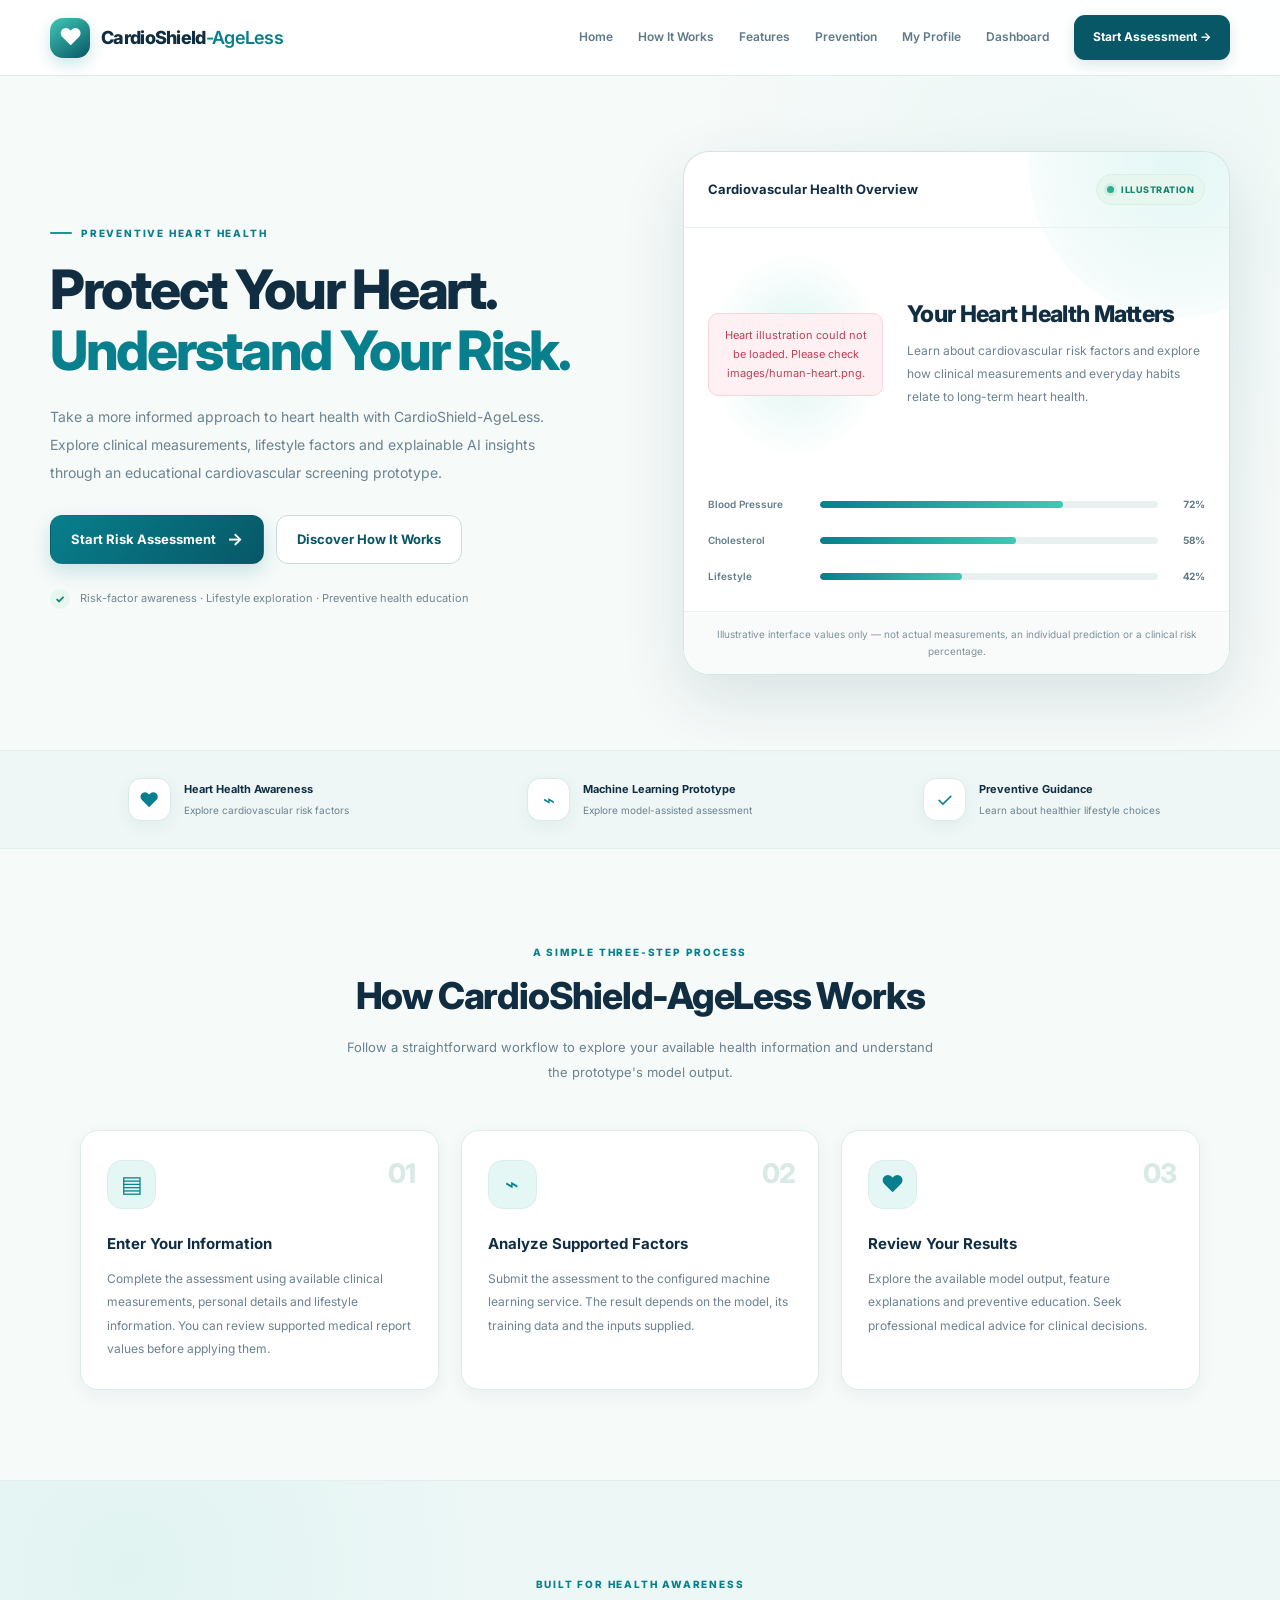
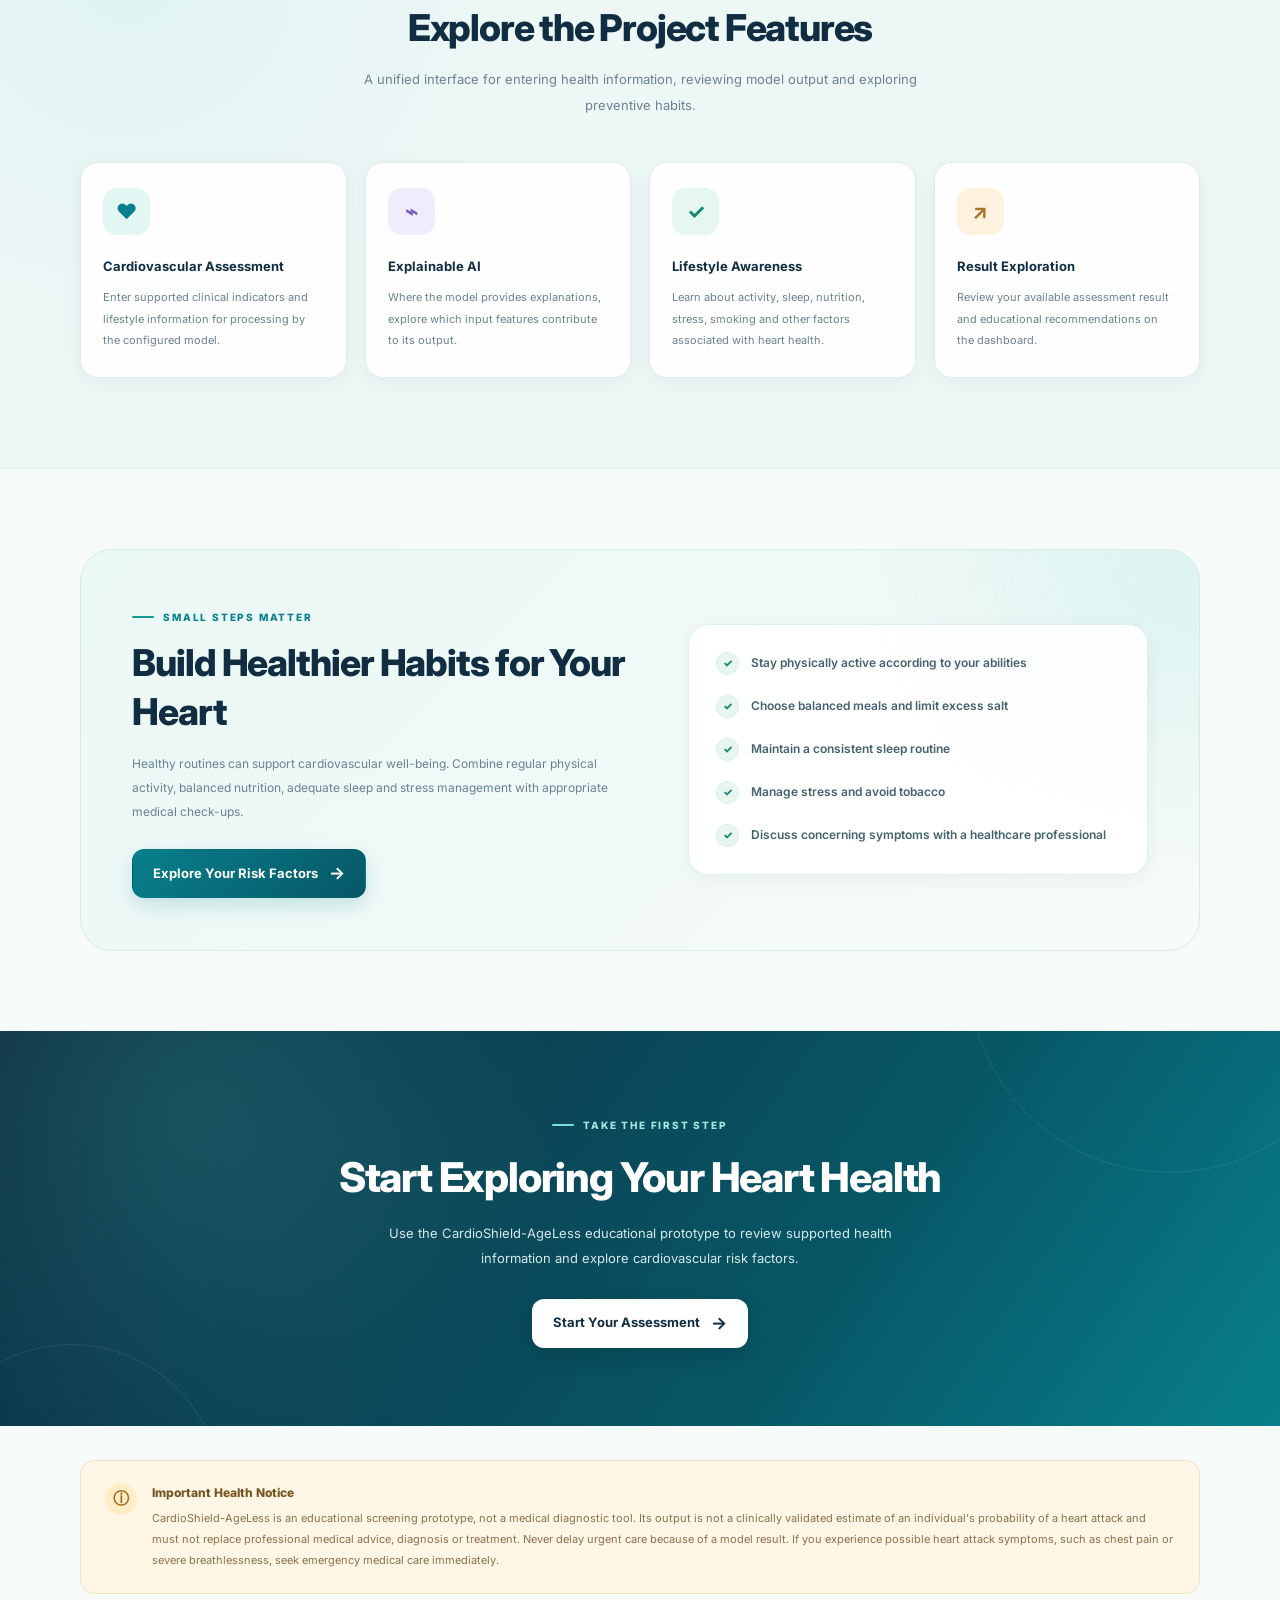
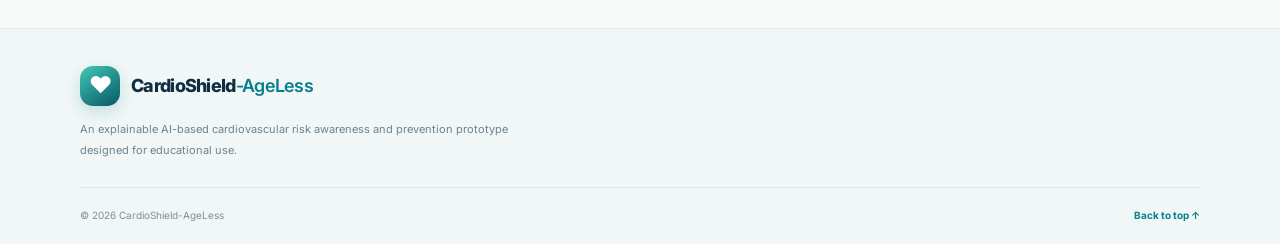
==== index.html @ 6d6f1227 "Updated CardioShield-AgeLess project" ====
<!DOCTYPE html>
<html lang="en">
<head>
    <meta charset="UTF-8">
    <meta name="viewport" content="width=device-width, initial-scale=1.0">
    <meta name="theme-color" content="#f6faf9">

    <title>CardioShield-AgeLess | Heart Health Awareness</title>

    <meta
        name="description"
        content="Explore cardiovascular risk factors, clinical measurements, lifestyle awareness and preventive heart health guidance with the CardioShield-AgeLess educational AI prototype."
    >

    <meta name="color-scheme" content="light">

    <link rel="stylesheet" href="./styles.css">

    <link rel="preconnect" href="https://fonts.googleapis.com">
    <link rel="preconnect" href="https://fonts.gstatic.com" crossorigin>
    <link
        href="https://fonts.googleapis.com/css2?family=Inter:wght@400;500;600;700;800&display=swap"
        rel="stylesheet"
    >
</head>

<body>

    <!-- NAVIGATION -->
    <header class="navbar">
        <a href="#home" class="brand" aria-label="CardioShield-AgeLess home">
            <span class="brand-icon" aria-hidden="true">♥</span>
            <span>CardioShield<span class="brand-light">-AgeLess</span></span>
        </a>

        <button
            class="menu-toggle"
            id="menuToggle"
            type="button"
            aria-label="Toggle navigation"
            aria-controls="navLinks"
            aria-expanded="false"
        >
            <span></span>
            <span></span>
            <span></span>
        </button>

        <nav class="nav-links" id="navLinks" aria-label="Main navigation">
            <a href="#home">Home</a>
            <a href="#how-it-works">How It Works</a>
            <a href="#features">Features</a>
            <a href="#prevention">Prevention</a>
            <a href="profile.html">My Profile</a>
            <a href="dashboard.html">Dashboard</a>
            <a href="assessment.html" class="nav-button">Start Assessment →</a>
        </nav>
    </header>


    <main>

        <!-- HERO -->
        <section class="hero section-container" id="home">

            <div class="hero-content">
                <span class="eyebrow">PREVENTIVE HEART HEALTH</span>

                <h1>
                    Protect Your Heart.<br>
                    <span>Understand Your Risk.</span>
                </h1>

                <p class="hero-description">
                    Take a more informed approach to heart health with
                    CardioShield-AgeLess. Explore clinical measurements,
                    lifestyle factors and explainable AI insights through
                    an educational cardiovascular screening prototype.
                </p>

                <div class="hero-actions">
                    <a href="assessment.html" class="primary-button">
                        Start Risk Assessment <span aria-hidden="true">→</span>
                    </a>

                    <a href="#how-it-works" class="secondary-button">
                        Discover How It Works
                    </a>
                </div>

                <div class="hero-note">
                    <span class="note-icon" aria-hidden="true">✓</span>
                    <span>
                        Risk-factor awareness · Lifestyle exploration ·
                        Preventive health education
                    </span>
                </div>
            </div>


            <!-- CARDIOVASCULAR OVERVIEW -->
            <div class="risk-card">

                <div class="risk-card-header">
                    <h2>Cardiovascular Health Overview</h2>

                    <span class="demo-badge">
                        <span class="status-dot" aria-hidden="true"></span>
                        ILLUSTRATION
                    </span>
                </div>

                <div class="risk-content">

                    <div class="heart-image-wrap">
                        <img
                            src="./images/human-heart.png"
                            alt="Anatomical illustration of the human heart"
                            class="heart-image"
                            id="heartImage"
                            loading="eager"
                            decoding="async"
                        >

                        <div class="image-error" id="imageError" hidden>
                            Heart illustration could not be loaded.
                            Please check images/human-heart.png.
                        </div>
                    </div>

                    <div class="risk-description">
                        <h3>Your Heart Health Matters</h3>

                        <p>
                            Learn about cardiovascular risk factors and
                            explore how clinical measurements and everyday
                            habits relate to long-term heart health.
                        </p>
                    </div>

                </div>

                <!-- Illustrative bars only; not medical risk scores -->
                <div class="risk-bars">

                    <div class="risk-bar-row">
                        <span class="risk-label">Blood Pressure</span>

                        <div
                            class="progress-track"
                            role="img"
                            aria-label="Illustrative blood pressure indicator, 72 percent"
                        >
                            <div class="progress-fill" style="width: 72%"></div>
                        </div>

                        <span class="risk-value">72%</span>
                    </div>

                    <div class="risk-bar-row">
                        <span class="risk-label">Cholesterol</span>

                        <div
                            class="progress-track"
                            role="img"
                            aria-label="Illustrative cholesterol indicator, 58 percent"
                        >
                            <div class="progress-fill" style="width: 58%"></div>
                        </div>

                        <span class="risk-value">58%</span>
                    </div>

                    <div class="risk-bar-row">
                        <span class="risk-label">Lifestyle</span>

                        <div
                            class="progress-track"
                            role="img"
                            aria-label="Illustrative lifestyle indicator, 42 percent"
                        >
                            <div class="progress-fill" style="width: 42%"></div>
                        </div>

                        <span class="risk-value">42%</span>
                    </div>

                </div>

                <div class="risk-card-footer">
                    Illustrative interface values only — not actual measurements,
                    an individual prediction or a clinical risk percentage.
                </div>

            </div>
        </section>


        <!-- TRUST AND VALUE STRIP -->
        <section class="trust-strip" aria-label="Project highlights">

            <div class="trust-item">
                <span class="trust-icon" aria-hidden="true">♥</span>
                <div>
                    <strong>Heart Health Awareness</strong>
                    <span>Explore cardiovascular risk factors</span>
                </div>
            </div>

            <div class="trust-item">
                <span class="trust-icon" aria-hidden="true">⌁</span>
                <div>
                    <strong>Machine Learning Prototype</strong>
                    <span>Explore model-assisted assessment</span>
                </div>
            </div>

            <div class="trust-item">
                <span class="trust-icon" aria-hidden="true">✓</span>
                <div>
                    <strong>Preventive Guidance</strong>
                    <span>Learn about healthier lifestyle choices</span>
                </div>
            </div>

        </section>


        <!-- HOW IT WORKS -->
        <section class="content-section" id="how-it-works">

            <div class="section-heading">
                <span class="eyebrow">A SIMPLE THREE-STEP PROCESS</span>

                <h2>How CardioShield-AgeLess Works</h2>

                <p>
                    Follow a straightforward workflow to explore your
                    available health information and understand the
                    prototype's model output.
                </p>
            </div>

            <div class="steps-grid">

                <article class="info-card">
                    <span class="step-number" aria-hidden="true">01</span>

                    <div class="card-icon" aria-hidden="true">▤</div>

                    <h3>Enter Your Information</h3>

                    <p>
                        Complete the assessment using available clinical
                        measurements, personal details and lifestyle
                        information. You can review supported medical
                        report values before applying them.
                    </p>
                </article>

                <article class="info-card">
                    <span class="step-number" aria-hidden="true">02</span>

                    <div class="card-icon" aria-hidden="true">⌁</div>

                    <h3>Analyze Supported Factors</h3>

                    <p>
                        Submit the assessment to the configured machine
                        learning service. The result depends on the
                        model, its training data and the inputs supplied.
                    </p>
                </article>

                <article class="info-card">
                    <span class="step-number" aria-hidden="true">03</span>

                    <div class="card-icon" aria-hidden="true">♥</div>

                    <h3>Review Your Results</h3>

                    <p>
                        Explore the available model output, feature
                        explanations and preventive education. Seek
                        professional medical advice for clinical decisions.
                    </p>
                </article>

            </div>

        </section>


        <!-- FEATURES -->
        <section class="content-section features-section" id="features">

            <div class="section-heading">
                <span class="eyebrow">BUILT FOR HEALTH AWARENESS</span>

                <h2>Explore the Project Features</h2>

                <p>
                    A unified interface for entering health information,
                    reviewing model output and exploring preventive habits.
                </p>
            </div>

            <div class="features-grid">

                <article class="feature-card">
                    <div class="feature-icon blue" aria-hidden="true">♥</div>

                    <h3>Cardiovascular Assessment</h3>

                    <p>
                        Enter supported clinical indicators and lifestyle
                        information for processing by the configured model.
                    </p>
                </article>

                <article class="feature-card">
                    <div class="feature-icon purple" aria-hidden="true">⌁</div>

                    <h3>Explainable AI</h3>

                    <p>
                        Where the model provides explanations, explore
                        which input features contribute to its output.
                    </p>
                </article>

                <article class="feature-card">
                    <div class="feature-icon green" aria-hidden="true">✓</div>

                    <h3>Lifestyle Awareness</h3>

                    <p>
                        Learn about activity, sleep, nutrition, stress,
                        smoking and other factors associated with heart health.
                    </p>
                </article>

                <article class="feature-card">
                    <div class="feature-icon orange" aria-hidden="true">↗</div>

                    <h3>Result Exploration</h3>

                    <p>
                        Review your available assessment result and
                        educational recommendations on the dashboard.
                    </p>
                </article>

            </div>

        </section>


        <!-- PREVENTION -->
        <section class="prevention-section" id="prevention">

            <div class="prevention-content">
                <span class="eyebrow">SMALL STEPS MATTER</span>

                <h2>Build Healthier Habits for Your Heart</h2>

                <p>
                    Healthy routines can support cardiovascular well-being.
                    Combine regular physical activity, balanced nutrition,
                    adequate sleep and stress management with appropriate
                    medical check-ups.
                </p>

                <a href="assessment.html" class="primary-button">
                    Explore Your Risk Factors <span aria-hidden="true">→</span>
                </a>
            </div>

            <div class="habit-list" aria-label="Heart health habits">

                <div class="habit-item">
                    <span class="habit-check" aria-hidden="true">✓</span>
                    <span>Stay physically active according to your abilities</span>
                </div>

                <div class="habit-item">
                    <span class="habit-check" aria-hidden="true">✓</span>
                    <span>Choose balanced meals and limit excess salt</span>
                </div>

                <div class="habit-item">
                    <span class="habit-check" aria-hidden="true">✓</span>
                    <span>Maintain a consistent sleep routine</span>
                </div>

                <div class="habit-item">
                    <span class="habit-check" aria-hidden="true">✓</span>
                    <span>Manage stress and avoid tobacco</span>
                </div>

                <div class="habit-item">
                    <span class="habit-check" aria-hidden="true">✓</span>
                    <span>Discuss concerning symptoms with a healthcare professional</span>
                </div>

            </div>

        </section>


        <!-- CALL TO ACTION -->
        <section class="cta-section">

            <div class="cta-content">
                <span class="eyebrow">TAKE THE FIRST STEP</span>

                <h2>Start Exploring Your Heart Health</h2>

                <p>
                    Use the CardioShield-AgeLess educational prototype
                    to review supported health information and explore
                    cardiovascular risk factors.
                </p>

                <a href="assessment.html" class="primary-button">
                    Start Your Assessment <span aria-hidden="true">→</span>
                </a>
            </div>

        </section>


        <!-- MEDICAL NOTICE -->
        <section class="medical-notice" aria-labelledby="medicalNoticeTitle">

            <div class="medical-notice-icon" aria-hidden="true">ⓘ</div>

            <div>
                <h2 id="medicalNoticeTitle">Important Health Notice</h2>

                <p>
                    CardioShield-AgeLess is an educational screening
                    prototype, not a medical diagnostic tool. Its output
                    is not a clinically validated estimate of an individual's
                    probability of a heart attack and must not replace
                    professional medical advice, diagnosis or treatment.
                    Never delay urgent care because of a model result.
                    If you experience possible heart attack symptoms,
                    such as chest pain or severe breathlessness, seek
                    emergency medical care immediately.
                </p>
            </div>

        </section>

    </main>


    <!-- FOOTER -->
    <footer class="footer">

        <div class="footer-main">

            <a href="#home" class="brand footer-brand">
                <span class="brand-icon" aria-hidden="true">♥</span>
                <span>CardioShield<span class="brand-light">-AgeLess</span></span>
            </a>

            <p>
                An explainable AI-based cardiovascular risk awareness
                and prevention prototype designed for educational use.
            </p>

        </div>

        <div class="footer-bottom">
            <span>
                © <span id="currentYear"></span> CardioShield-AgeLess
            </span>

            <a href="#home">Back to top ↑</a>
        </div>

    </footer>


    <!-- HOMEPAGE INTERACTIONS -->
    <script src="./script.js" defer></script>

</body>
</html>
---- styles.css ----
/* =========================================================
   CardioShield-AgeLess
   Premium Healthcare Design System
   File: styles.css
   ========================================================= */

/* 1. DESIGN TOKENS */

:root {
    color-scheme: light;

    --primary: #087f8c;
    --primary-dark: #075766;
    --primary-light: #e5f7f5;
    --primary-soft: #f0fbfa;
    --accent: #42c8b5;
    --accent-dark: #159c91;

    --navy: #102d42;
    --text: #294556;
    --text-dark: #132f43;
    --muted: #6b8290;

    --background: #f6faf9;
    --surface: #ffffff;
    --surface-soft: #edf7f6;

    --border: #dcebe9;
    --border-strong: #c8dfdc;

    --success: #17856f;
    --success-soft: #e7f7f0;
    --warning: #a56a19;
    --warning-soft: #fff6e6;
    --danger: #bd4057;
    --danger-soft: #fff0f3;

    --shadow-sm: 0 5px 18px rgba(16, 58, 70, 0.055);
    --shadow: 0 14px 38px rgba(16, 58, 70, 0.075);
    --shadow-lg: 0 24px 65px rgba(16, 58, 70, 0.12);

    --radius-sm: 10px;
    --radius: 18px;
    --radius-lg: 26px;
    --radius-xl: 32px;

    --content-width: 1180px;
    --nav-height: 76px;

    --transition: 220ms ease;
}


/* 2. RESET AND GLOBAL STYLES */

* {
    box-sizing: border-box;
    margin: 0;
    padding: 0;
}

html {
    scroll-behavior: smooth;
    scroll-padding-top: calc(var(--nav-height) + 20px);
}

body {
    min-height: 100vh;
    overflow-x: hidden;

    background:
        radial-gradient(
            circle at 85% 5%,
            rgba(66, 200, 181, 0.055),
            transparent 25rem
        ),
        var(--background);

    color: var(--text);
    font-family: "Inter", Arial, sans-serif;
    font-size: 14px;
    line-height: 1.7;
    -webkit-font-smoothing: antialiased;
    text-rendering: optimizeLegibility;
}

::selection {
    color: var(--navy);
    background: rgba(66, 200, 181, 0.25);
}

a {
    color: inherit;
    text-decoration: none;
}

button,
input,
select,
textarea {
    font: inherit;
}

button {
    color: inherit;
}

button:focus-visible,
a:focus-visible,
input:focus-visible,
select:focus-visible,
textarea:focus-visible {
    outline: 3px solid rgba(8, 127, 140, 0.3);
    outline-offset: 4px;
}

img,
svg,
video {
    display: block;
    max-width: 100%;
}

img {
    height: auto;
}

[hidden] {
    display: none !important;
}

ul,
ol {
    padding-left: 1.25rem;
}

p {
    overflow-wrap: break-word;
}

.section-container {
    width: min(var(--content-width), calc(100% - 48px));
    margin-inline: auto;
}


/* 3. NAVIGATION */

.navbar {
    position: sticky;
    top: 0;
    z-index: 1000;

    width: 100%;
    min-height: var(--nav-height);
    padding: 13px max(24px, calc((100% - var(--content-width)) / 2));

    display: flex;
    align-items: center;
    justify-content: space-between;
    gap: 24px;

    background: rgba(255, 255, 255, 0.91);
    border-bottom: 1px solid rgba(220, 235, 233, 0.9);

    backdrop-filter: blur(18px);
    -webkit-backdrop-filter: blur(18px);
}

.brand {
    display: inline-flex;
    align-items: center;
    gap: 11px;

    color: var(--navy);
    font-size: 18px;
    font-weight: 800;
    letter-spacing: -0.7px;
    line-height: 1.3;
    white-space: nowrap;
}

.brand-icon {
    width: 40px;
    height: 40px;
    flex: 0 0 40px;

    display: inline-flex;
    align-items: center;
    justify-content: center;

    color: #ffffff;
    background: linear-gradient(145deg, var(--accent), var(--primary-dark));

    border-radius: 13px;
    box-shadow: 0 6px 16px rgba(8, 127, 140, 0.2);

    font-size: 23px;
    transition: transform var(--transition);
}

.brand:hover .brand-icon {
    transform: rotate(-7deg) scale(1.04);
}

.brand-light {
    color: var(--primary);
    font-weight: 600;
}

.nav-links {
    display: flex;
    align-items: center;
    justify-content: flex-end;
    gap: 25px;
}

.nav-links > a:not(.nav-button) {
    position: relative;
    padding-block: 8px;

    color: #607987;
    font-size: 12px;
    font-weight: 600;

    transition: color var(--transition);
}

.nav-links > a:not(.nav-button)::after {
    position: absolute;
    right: 0;
    bottom: 1px;
    left: 0;

    height: 2px;
    content: "";

    background: var(--accent-dark);
    border-radius: 4px;

    transform: scaleX(0);
    transform-origin: left;
    transition: transform var(--transition);
}

.nav-links > a:not(.nav-button):hover {
    color: var(--primary-dark);
}

.nav-links > a:not(.nav-button):hover::after {
    transform: scaleX(1);
}

.nav-button {
    min-height: 43px;
    padding: 11px 18px;

    display: inline-flex;
    align-items: center;
    justify-content: center;

    color: #ffffff;
    background: var(--primary-dark);
    border: 1px solid transparent;
    border-radius: 11px;

    font-size: 12px;
    font-weight: 700;

    box-shadow: 0 5px 14px rgba(7, 87, 102, 0.14);
    transition:
        background var(--transition),
        box-shadow var(--transition),
        transform var(--transition);
}

.nav-button:hover {
    background: var(--primary);
    box-shadow: 0 8px 19px rgba(7, 87, 102, 0.2);
    transform: translateY(-2px);
}

.menu-toggle {
    width: 43px;
    height: 43px;
    padding: 10px;

    display: none;
    flex-direction: column;
    align-items: center;
    justify-content: center;
    gap: 5px;

    background: var(--primary-light);
    border: 1px solid var(--border);
    border-radius: 11px;

    cursor: pointer;
}

.menu-toggle span {
    width: 20px;
    height: 2px;

    background: var(--primary-dark);
    border-radius: 4px;

    transition: transform var(--transition);
}


/* 4. BUTTONS */

.primary-button,
.secondary-button {
    min-height: 49px;
    padding: 13px 20px;

    display: inline-flex;
    align-items: center;
    justify-content: center;
    gap: 11px;

    border: 1px solid transparent;
    border-radius: 12px;

    font-size: 13px;
    font-weight: 700;
    line-height: 1.5;
    text-align: center;

    cursor: pointer;

    transition:
        transform var(--transition),
        box-shadow var(--transition),
        background var(--transition),
        border-color var(--transition);
}

.primary-button {
    color: #ffffff;
    background: linear-gradient(135deg, var(--primary), var(--primary-dark));
    box-shadow: 0 8px 19px rgba(8, 127, 140, 0.19);
}

.primary-button:hover {
    background: linear-gradient(135deg, #0995a0, #086473);
    box-shadow: 0 12px 26px rgba(8, 127, 140, 0.25);
    transform: translateY(-2px);
}

.primary-button:active,
.secondary-button:active {
    transform: translateY(0);
}

.primary-button span,
.secondary-button span {
    font-size: 17px;
    line-height: 1;
}

.secondary-button {
    color: var(--primary-dark);
    background: rgba(255, 255, 255, 0.85);
    border-color: var(--border-strong);
}

.secondary-button:hover {
    background: var(--primary-light);
    border-color: #9ccdc7;
    transform: translateY(-2px);
}


/* 5. HERO SECTION */

.hero {
    min-height: 590px;
    padding-top: 75px;
    padding-bottom: 75px;

    display: grid;
    grid-template-columns: minmax(0, 1.02fr) minmax(0, 0.98fr);
    align-items: center;
    gap: clamp(35px, 5vw, 72px);
}

.hero-content {
    max-width: 570px;
    animation: fadeUp 650ms ease both;
}

.eyebrow {
    width: fit-content;
    margin-bottom: 18px;

    display: inline-flex;
    align-items: center;
    gap: 9px;

    color: var(--primary);
    font-size: 10px;
    font-weight: 800;
    letter-spacing: 1.8px;
    line-height: 1.6;
}

.eyebrow::before {
    width: 22px;
    height: 2px;

    display: inline-block;
    content: "";

    background: var(--accent-dark);
    border-radius: 3px;
}

.hero h1 {
    margin-bottom: 22px;

    color: var(--navy);
    font-size: clamp(37px, 4.25vw, 57px);
    font-weight: 800;
    line-height: 1.13;
    letter-spacing: -2.3px;
}

.hero h1 span {
    color: var(--primary);
}

.hero-description {
    max-width: 520px;
    margin-bottom: 28px;

    color: var(--muted);
    font-size: 14px;
    line-height: 2;
}

.hero-actions {
    display: flex;
    flex-wrap: wrap;
    gap: 12px;
}

.hero-note {
    margin-top: 25px;

    display: flex;
    align-items: flex-start;
    gap: 10px;

    color: #728893;
    font-size: 11px;
    line-height: 1.8;
}

.note-icon {
    width: 20px;
    height: 20px;
    flex: 0 0 20px;

    display: inline-flex;
    align-items: center;
    justify-content: center;

    color: var(--success);
    background: var(--success-soft);
    border-radius: 50%;

    font-size: 11px;
    font-weight: 800;
}


/* 6. HERO RISK CARD */

.risk-card {
    position: relative;
    min-width: 0;
    overflow: hidden;

    background: rgba(255, 255, 255, 0.96);
    border: 1px solid rgba(204, 228, 224, 0.9);
    border-radius: var(--radius-lg);

    box-shadow: var(--shadow-lg);
    animation: fadeUp 750ms 100ms ease both;
}

.risk-card::before {
    position: absolute;
    top: -135px;
    right: -100px;

    width: 300px;
    height: 300px;

    content: "";
    pointer-events: none;

    background: radial-gradient(
        circle,
        rgba(66, 200, 181, 0.15),
        rgba(66, 200, 181, 0)
    );

    border-radius: 50%;
}

.risk-card-header {
    position: relative;
    z-index: 1;

    min-height: 76px;
    padding: 20px 24px;

    display: flex;
    align-items: center;
    justify-content: space-between;
    gap: 12px;

    border-bottom: 1px solid #eaf2f1;
}

.risk-card-header h2 {
    color: var(--navy);
    font-size: 13px;
    font-weight: 700;
    line-height: 1.5;
}

.demo-badge {
    flex-shrink: 0;
    padding: 7px 10px;

    display: inline-flex;
    align-items: center;
    gap: 7px;

    color: var(--success);
    background: var(--success-soft);
    border: 1px solid #d8f0e5;
    border-radius: 30px;

    font-size: 9px;
    font-weight: 800;
    letter-spacing: 0.5px;
}

.status-dot {
    width: 7px;
    height: 7px;

    background: #2eae88;
    border-radius: 50%;
    box-shadow: 0 0 0 3px rgba(46, 174, 136, 0.12);
}

.risk-content {
    position: relative;
    z-index: 1;

    min-height: 230px;
    padding: 24px;

    display: flex;
    align-items: center;
    justify-content: space-between;
    gap: 24px;
}

.heart-image-wrap {
    position: relative;

    width: 175px;
    height: 205px;
    flex: 0 0 175px;

    display: flex;
    align-items: center;
    justify-content: center;

    background: radial-gradient(
        ellipse at center,
        rgba(205, 241, 235, 0.72),
        rgba(255, 255, 255, 0) 72%
    );

    border-radius: 50%;
}

.heart-image {
    width: 100%;
    height: 100%;

    object-fit: contain;

    filter: drop-shadow(0 12px 15px rgba(28, 73, 82, 0.14));
    animation: heartFloat 4.5s ease-in-out infinite;
}

.image-error {
    max-width: 175px;
    padding: 12px;

    color: var(--danger);
    background: var(--danger-soft);
    border: 1px solid #f7d5dc;
    border-radius: var(--radius-sm);

    font-size: 11px;
    line-height: 1.7;
    text-align: center;
    overflow-wrap: anywhere;
}

.risk-description {
    flex: 1;
    min-width: 0;
}

.risk-description h3 {
    margin-bottom: 10px;

    color: var(--navy);
    font-size: 23px;
    font-weight: 800;
    line-height: 1.3;
    letter-spacing: -0.7px;
}

.risk-description p {
    color: var(--muted);
    font-size: 12px;
    line-height: 1.9;
}


/* 7. ILLUSTRATIVE RISK BARS */

.risk-bars {
    position: relative;
    z-index: 1;

    padding: 15px 24px 26px;

    display: flex;
    flex-direction: column;
    gap: 19px;
}

.risk-bar-row {
    display: grid;
    grid-template-columns: 100px minmax(40px, 1fr) 35px;
    align-items: center;
    gap: 12px;
}

.risk-label {
    color: #647e8a;
    font-size: 10px;
    font-weight: 600;
}

.progress-track {
    width: 100%;
    height: 7px;

    overflow: hidden;

    background: #e9f1f0;
    border-radius: 20px;
}

.progress-fill {
    height: 100%;

    background: linear-gradient(90deg, var(--primary), var(--accent));
    border-radius: inherit;

    animation: growBar 1s ease both;
}

.risk-value {
    color: #607985;
    font-size: 10px;
    font-weight: 700;
    text-align: right;
    font-variant-numeric: tabular-nums;
}

.risk-card-footer {
    position: relative;
    z-index: 1;

    padding: 14px 20px;

    color: #7e929a;
    background: #f8fbfa;
    border-top: 1px solid #eaf2f1;

    font-size: 10px;
    line-height: 1.7;
    text-align: center;
}


/* 8. TRUST STRIP */

.trust-strip {
    padding: 27px max(24px, calc((100% - var(--content-width)) / 2));

    display: grid;
    grid-template-columns: repeat(3, minmax(0, 1fr));
    gap: 25px;

    background: rgba(237, 247, 246, 0.88);
    border-top: 1px solid #e1efed;
    border-bottom: 1px solid #e1efed;
}

.trust-item {
    display: flex;
    align-items: center;
    justify-content: center;
    gap: 13px;
}

.trust-icon {
    width: 43px;
    height: 43px;
    flex: 0 0 43px;

    display: inline-flex;
    align-items: center;
    justify-content: center;

    color: var(--primary);
    background: #ffffff;
    border: 1px solid #d9ebe7;
    border-radius: 13px;

    font-size: 20px;
    box-shadow: var(--shadow-sm);
}

.trust-item div {
    display: flex;
    flex-direction: column;
    gap: 3px;
}

.trust-item strong {
    color: var(--navy);
    font-size: 11px;
    font-weight: 700;
    line-height: 1.6;
}

.trust-item div span {
    color: var(--muted);
    font-size: 10px;
    line-height: 1.6;
}


/* 9. GENERAL CONTENT SECTIONS */

.content-section {
    width: min(1120px, calc(100% - 48px));
    margin-inline: auto;
    padding-top: 90px;
    padding-bottom: 90px;
}

.section-heading {
    max-width: 680px;
    margin: 0 auto 44px;
    text-align: center;
}

.section-heading .eyebrow {
    margin-bottom: 12px;
}

.section-heading .eyebrow::before {
    display: none;
}

.section-heading h2 {
    margin-bottom: 15px;

    color: var(--navy);
    font-size: clamp(27px, 3vw, 37px);
    font-weight: 800;
    line-height: 1.3;
    letter-spacing: -1.2px;
}

.section-heading p {
    max-width: 590px;
    margin-inline: auto;

    color: var(--muted);
    font-size: 13px;
    line-height: 1.95;
}


/* 10. HOW IT WORKS */

.steps-grid {
    display: grid;
    grid-template-columns: repeat(3, minmax(0, 1fr));
    gap: 22px;
}

.info-card {
    position: relative;
    min-width: 0;
    min-height: 250px;
    padding: 29px 26px;

    background: var(--surface);
    border: 1px solid var(--border);
    border-radius: var(--radius);

    box-shadow: var(--shadow-sm);

    transition:
        transform 260ms ease,
        box-shadow 260ms ease,
        border-color 260ms ease;
}

.info-card:hover {
    border-color: #addbd4;
    box-shadow: var(--shadow);
    transform: translateY(-6px);
}

.step-number {
    position: absolute;
    top: 20px;
    right: 23px;

    color: #d9e9e6;
    font-size: 27px;
    font-weight: 800;
    letter-spacing: -1px;
}

.card-icon {
    width: 49px;
    height: 49px;
    margin-bottom: 23px;

    display: flex;
    align-items: center;
    justify-content: center;

    color: var(--primary);
    background: var(--primary-light);
    border: 1px solid #d9efeb;
    border-radius: 15px;

    font-size: 23px;
}

.info-card h3 {
    margin-bottom: 11px;

    color: var(--navy);
    font-size: 15px;
    font-weight: 700;
    line-height: 1.6;
}

.info-card p {
    color: var(--muted);
    font-size: 12px;
    line-height: 1.95;
}


/* 11. FEATURES SECTION */

.features-section {
    width: 100%;
    padding-inline: max(24px, calc((100% - 1120px) / 2));

    background:
        radial-gradient(
            circle at 10% 15%,
            rgba(66, 200, 181, 0.07),
            transparent 25rem
        ),
        var(--surface-soft);

    border-top: 1px solid #e3efed;
    border-bottom: 1px solid #e3efed;
}

.features-grid {
    display: grid;
    grid-template-columns: repeat(4, minmax(0, 1fr));
    gap: 18px;
}

.feature-card {
    min-width: 0;
    padding: 25px 22px;

    background: rgba(255, 255, 255, 0.94);
    border: 1px solid var(--border);
    border-radius: var(--radius);

    box-shadow: var(--shadow-sm);

    transition:
        transform 250ms ease,
        box-shadow 250ms ease,
        border-color 250ms ease;
}

.feature-card:hover {
    border-color: #b9ddd7;
    box-shadow: var(--shadow);
    transform: translateY(-5px);
}

.feature-icon {
    width: 47px;
    height: 47px;
    margin-bottom: 20px;

    display: flex;
    align-items: center;
    justify-content: center;

    border-radius: 14px;
    font-size: 21px;
    font-weight: 700;
}

.feature-icon.blue {
    color: #087f8c;
    background: #e2f6f4;
}

.feature-icon.purple {
    color: #7660b9;
    background: #f0ecfc;
}

.feature-icon.green {
    color: #17856f;
    background: #e5f7ee;
}

.feature-icon.orange {
    color: #ad742c;
    background: #fff2df;
}

.feature-card h3 {
    margin-bottom: 10px;

    color: var(--navy);
    font-size: 13px;
    font-weight: 700;
    line-height: 1.7;
}

.feature-card p {
    color: var(--muted);
    font-size: 11px;
    line-height: 1.95;
}


/* 12. PREVENTION SECTION */

.prevention-section {
    position: relative;
    isolation: isolate;
    overflow: hidden;

    width: min(1120px, calc(100% - 48px));
    margin: 80px auto;
    padding: clamp(28px, 4vw, 52px);

    display: grid;
    grid-template-columns: minmax(0, 1.05fr) minmax(0, 0.95fr);
    align-items: center;
    gap: 48px;

    background:
        radial-gradient(
            circle at 100% 0%,
            rgba(66, 200, 181, 0.14),
            transparent 22rem
        ),
        linear-gradient(135deg, #eaf8f6, #f7fbfa);

    border: 1px solid #d6ebe6;
    border-radius: var(--radius-xl);
}

.prevention-content .eyebrow {
    margin-bottom: 14px;
}

.prevention-content h2 {
    margin-bottom: 16px;

    color: var(--navy);
    font-size: clamp(27px, 3vw, 37px);
    font-weight: 800;
    line-height: 1.32;
    letter-spacing: -1.1px;
}

.prevention-content p {
    margin-bottom: 25px;

    color: var(--muted);
    font-size: 12px;
    line-height: 2;
}

.habit-list {
    padding: 27px;

    display: flex;
    flex-direction: column;
    gap: 20px;

    background: rgba(255, 255, 255, 0.92);
    border: 1px solid #dfefeb;
    border-radius: 20px;

    box-shadow: var(--shadow-sm);
}

.habit-item {
    display: flex;
    align-items: flex-start;
    gap: 12px;

    color: #45636e;
    font-size: 12px;
    font-weight: 600;
    line-height: 1.8;
}

.habit-check {
    width: 23px;
    height: 23px;
    flex: 0 0 23px;

    display: inline-flex;
    align-items: center;
    justify-content: center;

    color: var(--success);
    background: var(--success-soft);
    border: 1px solid #d7efe4;
    border-radius: 50%;

    font-size: 11px;
    font-weight: 800;
}


/* 13. CALL TO ACTION */

.cta-section {
    position: relative;
    overflow: hidden;

    padding: 78px 24px;

    background:
        radial-gradient(
            circle at 15% 20%,
            rgba(66, 200, 181, 0.2),
            transparent 23rem
        ),
        linear-gradient(125deg, #102d42 0%, #075766 65%, #087f8c 100%);

    text-align: center;
}

.cta-section::before,
.cta-section::after {
    position: absolute;
    z-index: 0;

    content: "";
    pointer-events: none;

    border: 1px solid rgba(255, 255, 255, 0.09);
    border-radius: 50%;
}

.cta-section::before {
    width: 400px;
    height: 400px;
    top: -260px;
    right: -90px;
}

.cta-section::after {
    width: 300px;
    height: 300px;
    bottom: -220px;
    left: -80px;
}

.cta-content {
    position: relative;
    z-index: 1;

    width: min(700px, 100%);
    margin-inline: auto;
}

.cta-section .eyebrow {
    color: #a5e8df;
}

.cta-section .eyebrow::before {
    background: #78dfd1;
}

.cta-section h2 {
    margin-bottom: 17px;

    color: #ffffff;
    font-size: clamp(28px, 4vw, 41px);
    font-weight: 800;
    line-height: 1.3;
    letter-spacing: -1.2px;
}

.cta-section p {
    max-width: 570px;
    margin: 0 auto 27px;

    color: #d4e9e9;
    font-size: 13px;
    line-height: 1.95;
}

.cta-section .primary-button {
    color: var(--navy);
    background: #ffffff;
    box-shadow: 0 8px 22px rgba(0, 0, 0, 0.14);
}

.cta-section .primary-button:hover {
    background: #e5f7f5;
}


/* 14. MEDICAL NOTICE */

.medical-notice {
    width: min(1120px, calc(100% - 48px));
    margin: 34px auto;

    padding: 22px 24px;

    display: flex;
    align-items: flex-start;
    gap: 15px;

    background: var(--warning-soft);
    border: 1px solid #f0e0bf;
    border-radius: 15px;
}

.medical-notice-icon {
    width: 32px;
    height: 32px;
    flex: 0 0 32px;

    display: flex;
    align-items: center;
    justify-content: center;

    color: var(--warning);
    background: #ffedc8;
    border-radius: 50%;

    font-size: 16px;
    font-weight: 700;
}

.medical-notice h2 {
    margin-bottom: 5px;

    color: #775623;
    font-size: 12px;
    font-weight: 800;
    line-height: 1.7;
}

.medical-notice p {
    color: #88724e;
    font-size: 11px;
    line-height: 1.9;
}


/* 15. FOOTER */

.footer {
    padding: 37px max(24px, calc((100% - 1120px) / 2)) 20px;

    background: #f1f7f6;
    border-top: 1px solid #dfece9;
}

.footer-main {
    padding-bottom: 27px;
}

.footer-brand {
    margin-bottom: 13px;
}

.footer-main p {
    max-width: 470px;

    color: var(--muted);
    font-size: 11px;
    line-height: 1.9;
}

.footer-bottom {
    padding-top: 19px;

    display: flex;
    align-items: center;
    justify-content: space-between;
    gap: 15px;

    color: #7a9098;
    border-top: 1px solid #dce9e6;

    font-size: 10px;
}

.footer-bottom a {
    color: var(--primary);
    font-weight: 700;

    transition: color var(--transition);
}

.footer-bottom a:hover {
    color: var(--primary-dark);
}


/* 16. SHARED FORM ELEMENTS
   Useful for any page that inherits this stylesheet. */

input,
select,
textarea {
    max-width: 100%;
}

input:not([type="checkbox"]):not([type="radio"]):not([type="range"]),
select,
textarea {
    color: var(--text-dark);
    background: #ffffff;
    border: 1px solid var(--border-strong);
    border-radius: var(--radius-sm);
    transition:
        border-color var(--transition),
        box-shadow var(--transition);
}

input:not([type="checkbox"]):not([type="radio"]):not([type="range"]):focus,
select:focus,
textarea:focus {
    border-color: var(--primary);
    box-shadow: 0 0 0 3px rgba(8, 127, 140, 0.09);
    outline: none;
}

input::placeholder,
textarea::placeholder {
    color: #93a5ad;
}

input[type="checkbox"],
input[type="radio"] {
    accent-color: var(--primary);
}

button:disabled {
    opacity: 0.6;
    cursor: not-allowed;
    transform: none !important;
}


/* 17. ANIMATIONS */

@keyframes fadeUp {
    from {
        opacity: 0;
        transform: translateY(18px);
    }

    to {
        opacity: 1;
        transform: translateY(0);
    }
}

@keyframes heartFloat {
    0%,
    100% {
        transform: translateY(0);
    }

    50% {
        transform: translateY(-7px);
    }
}

@keyframes growBar {
    from {
        width: 0;
    }
}


/* 18. TABLET RESPONSIVENESS */

@media (max-width: 1024px) {
    :root {
        --nav-height: 72px;
    }

    .navbar {
        gap: 16px;
    }

    .nav-links {
        gap: 16px;
    }

    .brand {
        font-size: 16px;
    }

    .hero {
        min-height: 530px;
        gap: 30px;
    }

    .hero h1 {
        font-size: clamp(35px, 4.6vw, 47px);
    }

    .risk-content {
        gap: 14px;
        padding: 20px;
    }

    .heart-image-wrap {
        width: 145px;
        height: 180px;
        flex-basis: 145px;
    }

    .risk-description h3 {
        font-size: 20px;
    }

    .features-grid {
        grid-template-columns: repeat(2, minmax(0, 1fr));
    }

    .feature-card {
        padding: 25px;
    }

    .prevention-section {
        gap: 30px;
    }
}


/* 19. MOBILE NAVIGATION AND LAYOUT */

@media (max-width: 760px) {
    .navbar {
        padding: 12px 22px;
    }

    .brand {
        font-size: 16px;
    }

    .brand-icon {
        width: 37px;
        height: 37px;
        flex-basis: 37px;
        border-radius: 11px;
    }

    .menu-toggle {
        display: flex;
    }

    .nav-links {
        position: absolute;
        top: calc(100% + 1px);
        right: 0;
        left: 0;

        padding: 14px 22px 22px;

        display: none;
        flex-direction: column;
        align-items: stretch;
        gap: 4px;

        background: rgba(255, 255, 255, 0.98);
        border-bottom: 1px solid var(--border);

        box-shadow: var(--shadow);
        backdrop-filter: blur(18px);
    }

    .nav-links.nav-open {
        display: flex;
        animation: fadeUp 180ms ease both;
    }

    .nav-links > a:not(.nav-button) {
        padding: 12px 10px;
        border-radius: 8px;
        font-size: 13px;
    }

    .nav-links > a:not(.nav-button)::after {
        display: none;
    }

    .nav-links > a:not(.nav-button):hover {
        background: var(--primary-light);
    }

    .nav-button {
        margin-top: 8px;
    }

    .hero {
        min-height: auto;
        padding-top: 55px;
        padding-bottom: 55px;

        grid-template-columns: minmax(0, 1fr);
        gap: 38px;
    }

    .hero-content {
        max-width: 620px;
    }

    .hero h1 {
        font-size: clamp(36px, 8vw, 49px);
        letter-spacing: -1.6px;
    }

    .hero-description {
        max-width: 570px;
    }

    .risk-card {
        width: min(100%, 540px);
        margin-inline: auto;
    }

    .trust-strip {
        padding: 24px;
        grid-template-columns: minmax(0, 1fr);
        gap: 18px;
    }

    .trust-item {
        justify-content: flex-start;
        width: min(390px, 100%);
        margin-inline: auto;
    }

    .content-section {
        padding-top: 66px;
        padding-bottom: 66px;
    }

    .section-heading {
        margin-bottom: 32px;
    }

    .steps-grid {
        grid-template-columns: minmax(0, 1fr);
        gap: 16px;
    }

    .info-card {
        min-height: auto;
        padding: 25px;
    }

    .card-icon {
        margin-bottom: 17px;
    }

    .features-section {
        padding-inline: 24px;
    }

    .features-grid {
        grid-template-columns: repeat(2, minmax(0, 1fr));
        gap: 14px;
    }

    .feature-card {
        padding: 21px 18px;
    }

    .prevention-section {
        margin-top: 55px;
        margin-bottom: 55px;
        padding: 29px;

        grid-template-columns: minmax(0, 1fr);
        gap: 28px;

        border-radius: 23px;
    }

    .prevention-content h2 {
        font-size: 30px;
    }

    .habit-list {
        padding: 23px;
    }

    .cta-section {
        padding: 62px 24px;
    }

    .medical-notice {
        margin-block: 25px;
    }
}


/* 20. SMALL MOBILE SCREENS */

@media (max-width: 480px) {
    .section-container,
    .content-section {
        width: calc(100% - 34px);
    }

    .navbar {
        padding-inline: 17px;
    }

    .brand {
        gap: 8px;
        font-size: 14px;
        letter-spacing: -0.4px;
    }

    .brand-icon {
        width: 34px;
        height: 34px;
        flex-basis: 34px;
        font-size: 20px;
    }

    .hero {
        padding-top: 42px;
        padding-bottom: 43px;
        gap: 30px;
    }

    .eyebrow {
        font-size: 9px;
        letter-spacing: 1.35px;
    }

    .hero h1 {
        font-size: clamp(32px, 9vw, 41px);
        letter-spacing: -1.5px;
    }

    .hero-description {
        font-size: 13px;
        line-height: 1.9;
    }

    .hero-actions {
        flex-direction: column;
        align-items: stretch;
    }

    .hero-actions .primary-button,
    .hero-actions .secondary-button {
        width: 100%;
    }

    .hero-note {
        font-size: 10px;
    }

    .risk-card {
        border-radius: 20px;
    }

    .risk-card-header {
        padding: 17px;
        gap: 8px;
    }

    .risk-card-header h2 {
        font-size: 11px;
    }

    .demo-badge {
        padding: 6px 8px;
        font-size: 8px;
    }

    .risk-content {
        min-height: auto;
        padding: 18px 16px;
        flex-direction: column;
        gap: 10px;
    }

    .heart-image-wrap {
        width: 160px;
        height: 170px;
        flex-basis: auto;
    }

    .risk-description {
        text-align: center;
    }

    .risk-description h3 {
        font-size: 20px;
    }

    .risk-description p {
        font-size: 11px;
    }

    .risk-bars {
        padding: 13px 17px 21px;
        gap: 16px;
    }

    .risk-bar-row {
        grid-template-columns: 83px minmax(30px, 1fr) 30px;
        gap: 8px;
    }

    .risk-label,
    .risk-value {
        font-size: 9px;
    }

    .trust-strip {
        padding: 22px 20px;
    }

    .section-heading h2 {
        font-size: 27px;
        letter-spacing: -0.7px;
    }

    .section-heading p {
        font-size: 12px;
    }

    .features-section {
        padding-inline: 17px;
    }

    .features-grid {
        grid-template-columns: minmax(0, 1fr);
        gap: 13px;
    }

    .feature-card {
        padding: 23px;
    }

    .feature-icon {
        margin-bottom: 15px;
    }

    .prevention-section {
        width: calc(100% - 34px);
        padding: 24px 20px;
        border-radius: 20px;
    }

    .prevention-content h2 {
        font-size: 27px;
    }

    .prevention-content .primary-button {
        width: 100%;
    }

    .habit-list {
        padding: 19px 16px;
        gap: 16px;
    }

    .habit-item {
        font-size: 11px;
    }

    .cta-section {
        padding: 55px 19px;
    }

    .cta-section h2 {
        font-size: 29px;
        letter-spacing: -0.7px;
    }

    .cta-section p {
        font-size: 12px;
    }

    .medical-notice {
        width: calc(100% - 34px);
        padding: 18px 15px;
        gap: 11px;
    }

    .medical-notice p {
        font-size: 10px;
    }

    .footer {
        padding: 30px 20px 18px;
    }

    .footer-bottom {
        align-items: flex-start;
        flex-direction: column;
        gap: 8px;
    }
}


/* 21. REDUCED MOTION ACCESSIBILITY */

@media (prefers-reduced-motion: reduce) {
    *,
    *::before,
    *::after {
        scroll-behavior: auto !important;
        animation-duration: 0.01ms !important;
        animation-iteration-count: 1 !important;
        transition-duration: 0.01ms !important;
    }
}
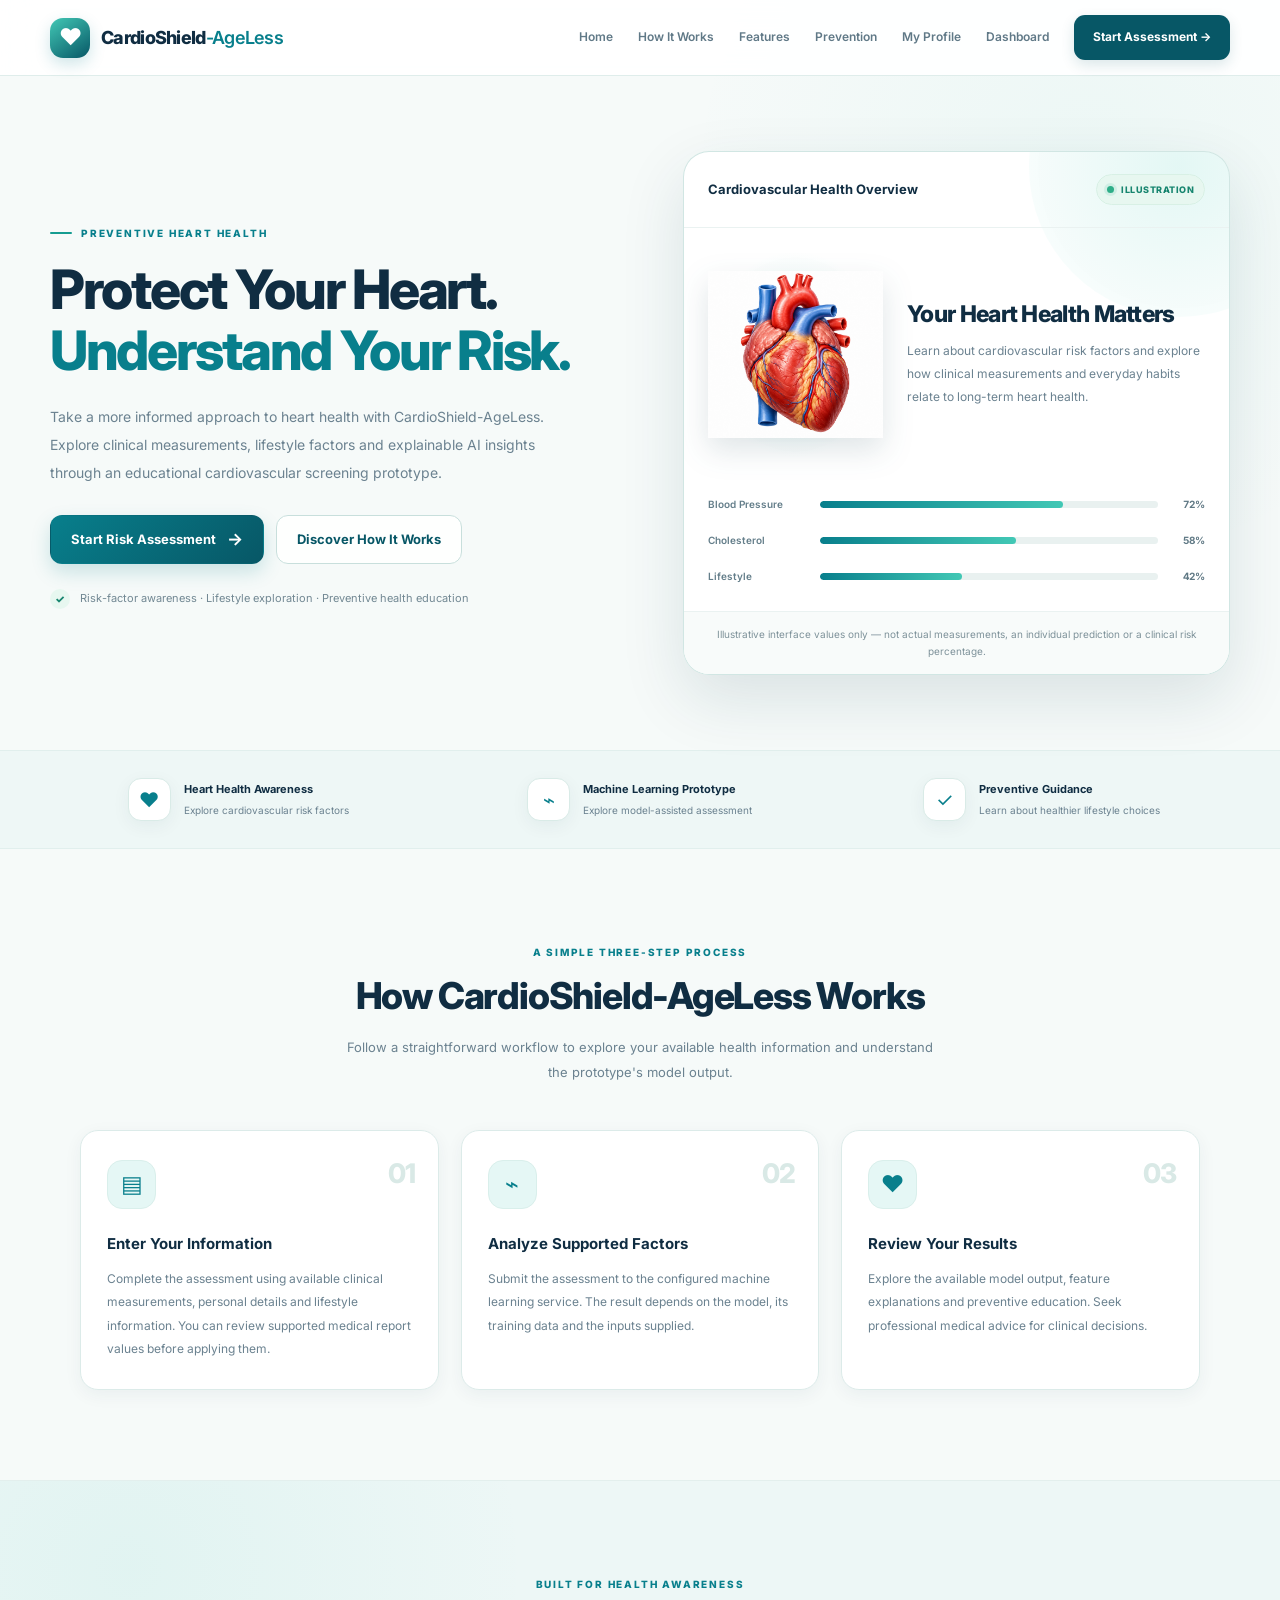
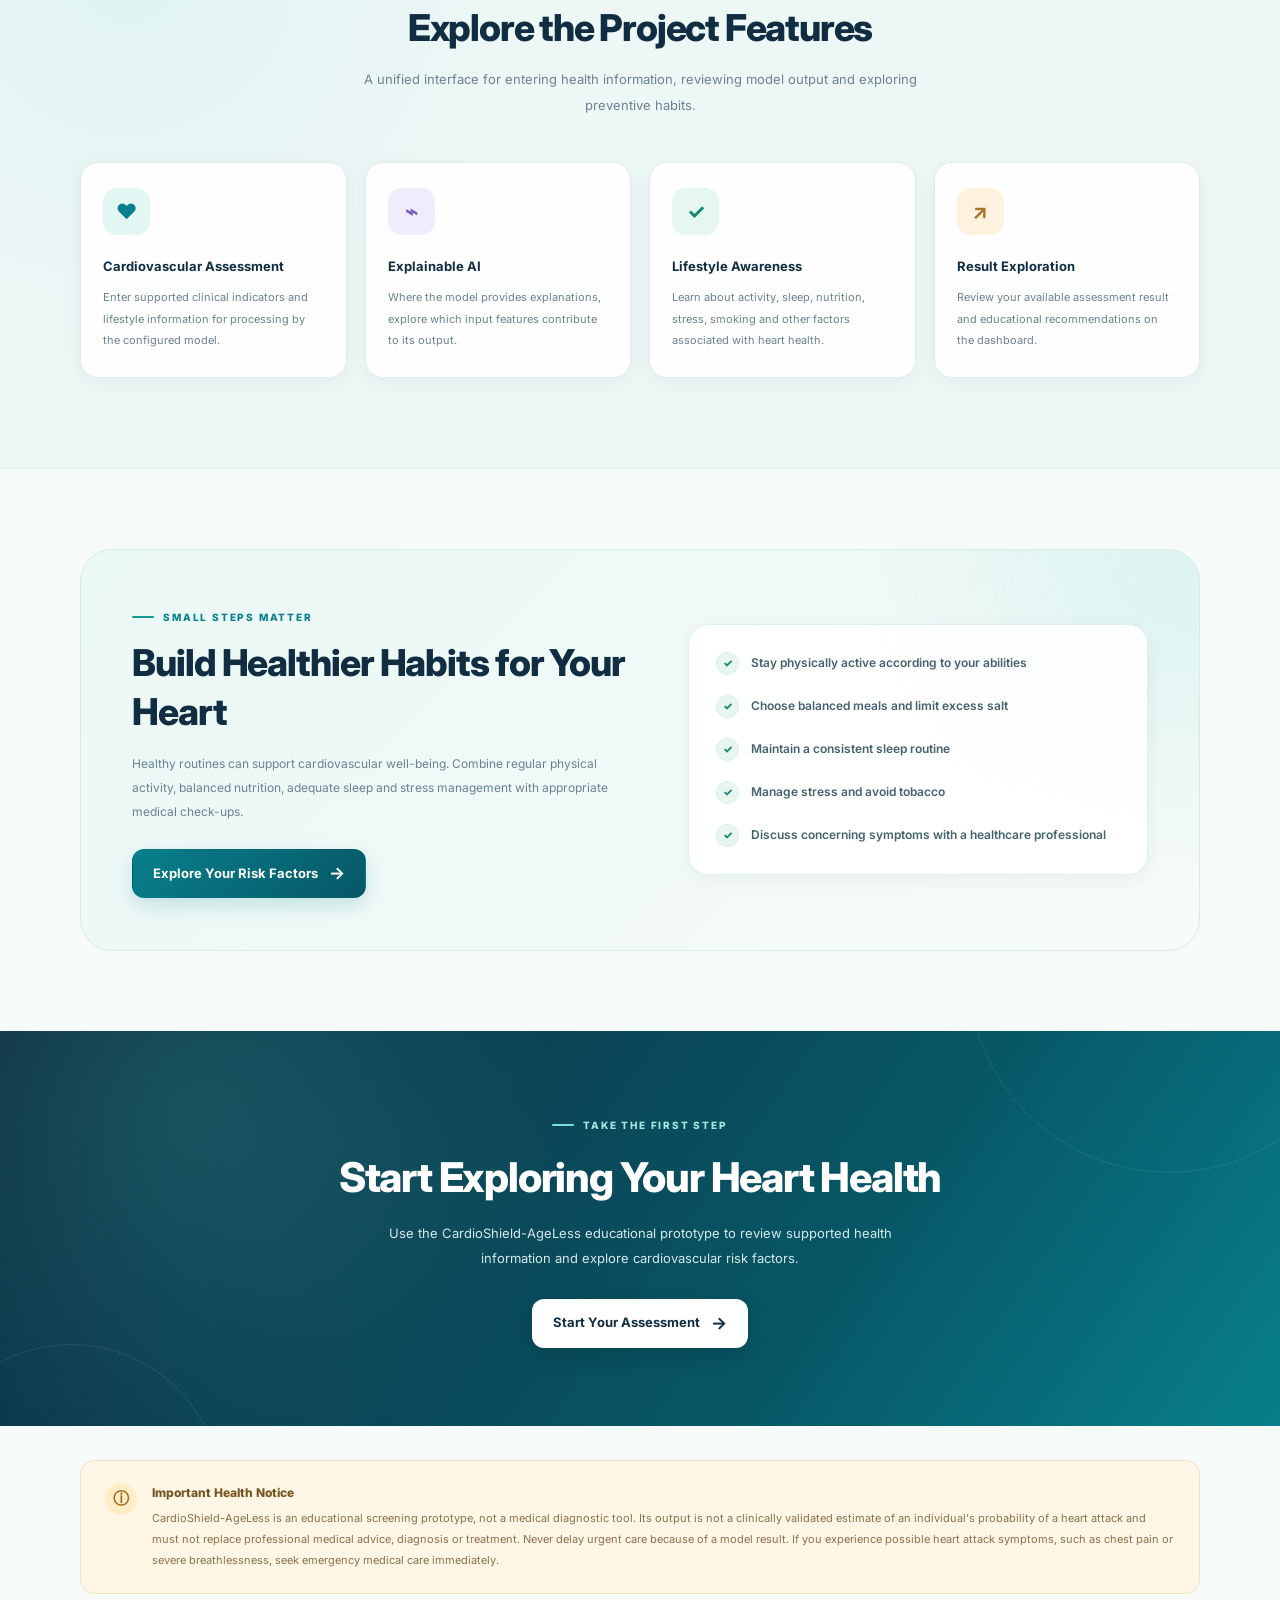
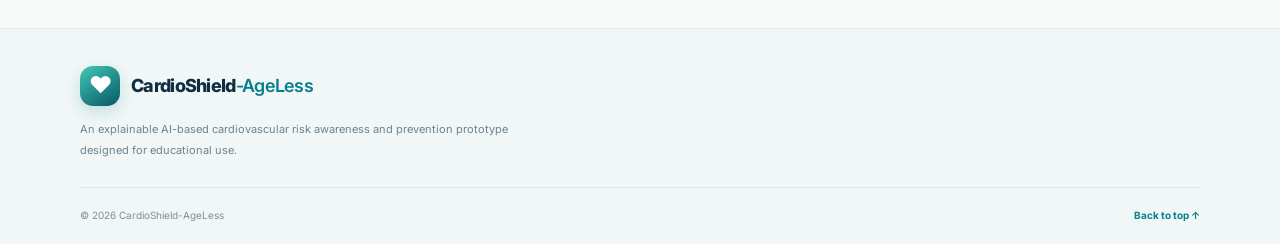
==== commit f9813abf: "Prepare full-stack Vercel deployment Co-authored-by: Copilot <223556219+Copilot@users.noreply.github" ====
--- a/index.html
+++ b/index.html
@@ -115,7 +115,7 @@
 
                     <div class="heart-image-wrap">
                         <img
-                            src="./images/human-heart.png"
+                            src="./images/Human-heart.png"
                             alt="Anatomical illustration of the human heart"
                             class="heart-image"
                             id="heartImage"
@@ -125,7 +125,7 @@
 
                         <div class="image-error" id="imageError" hidden>
                             Heart illustration could not be loaded.
-                            Please check images/human-heart.png.
+                            Please check images/Human-heart.png.
                         </div>
                     </div>
 
